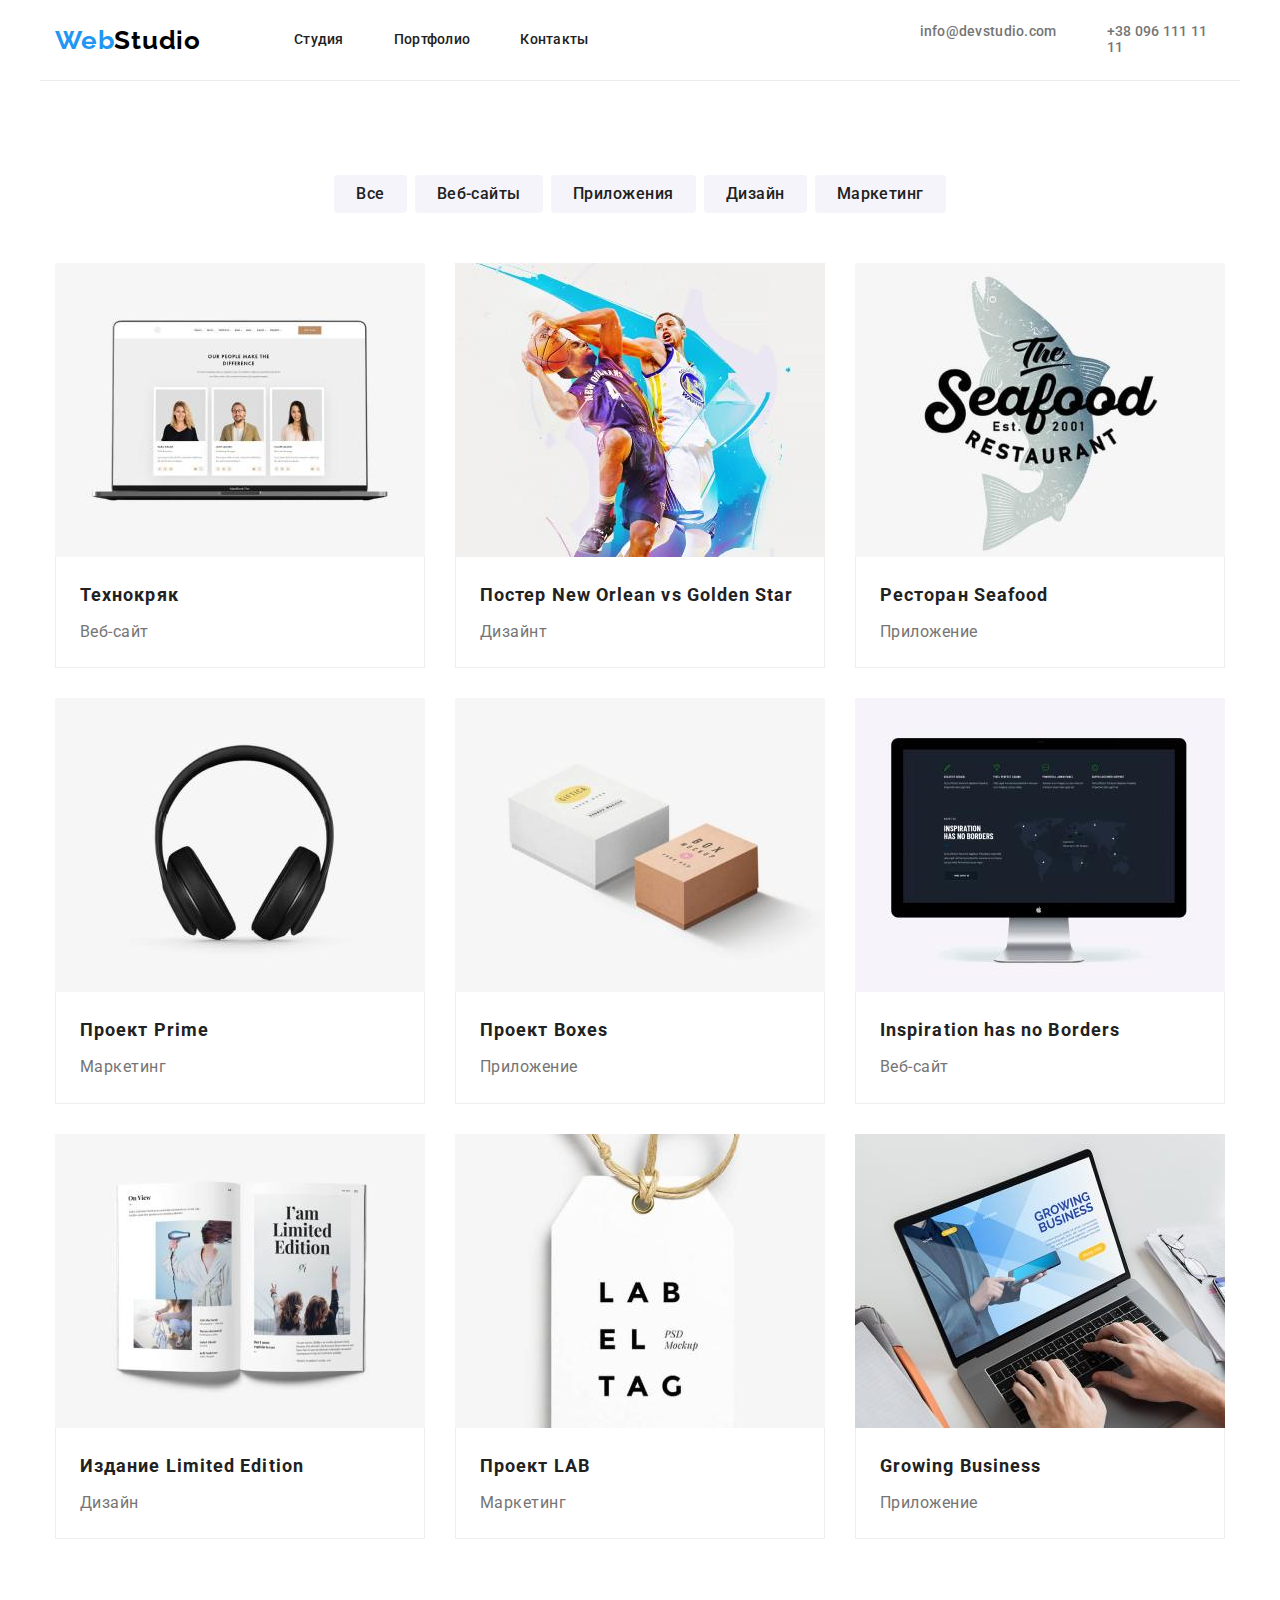
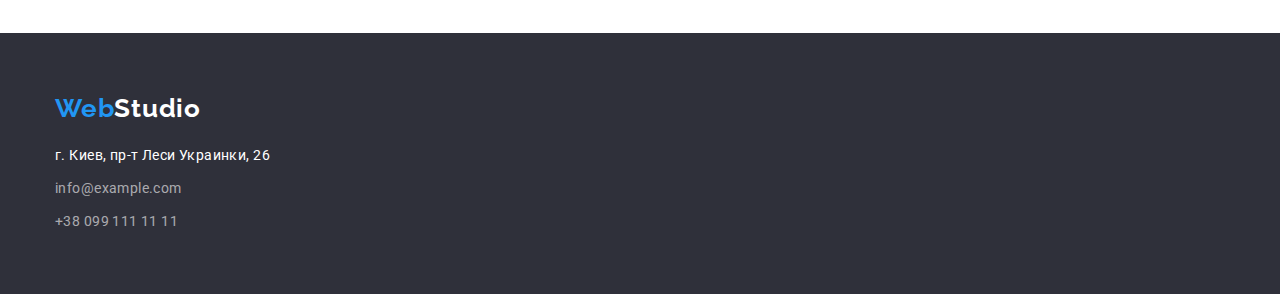
==== portfolio.html @ 265b1097 "start hw 04" ====
<!DOCTYPE html>
<html lang="en">
  <head class="page-header">
    <meta charset="UTF-8" />
    <meta http-equiv="X-UA-Compatible" content="IE=edge" />
    <meta name="viewport" content="width=device-width, initial-scale=1.0" />
    <title>Document</title>
    <link
      href="https://fonts.googleapis.com/css2?family=Raleway:wght@700&family=Roboto:wght@400;500;700;900&display=swap"
      rel="stylesheet"
    />
    <link
      rel="stylesheet"
      href="https://cdnjs.cloudflare.com/ajax/libs/modern-normalize/1.1.0/modern-normalize.min.css"
    />
    <link rel="stylesheet" href="./css/styles.css" />
  </head>
  <body class="page">
    <!--Шапка сайта-->
    <header class="page-header">
      <div class="container main-header">
        <nav class="site-nav list">
          <a href="./index.html" class="logo"
            >Web<span class="logo-header">Studio</span></a
          >
          <ul class="top-list">
            <li class="top-item">
              <a href="./index.html" class="link">Студия</a>
            </li>
            <li class="top-item">
              <a href="./portfolio.html" class="link">Портфолио</a>
            </li>
            <li class="top-item"><a href="" class="link">Контакты</a></li>
          </ul>
        </nav>
        <ul class="bottom-list">
          <li class="bottom-item">
            <a href="mailto:info@devstudio.com" class="link-list"
              >info@devstudio.com</a
            >
          </li>
          <li class="bottom-item">
            <a href="tel:+380961111111" class="link-list">+38 096 111 11 11</a>
          </li>
        </ul>
      </div>
    </header>
    <!--Главный блок-->
    <main>
      <!--Фильтр-->
      <section class="section">
        <div class="container">
          <h1 class="hidden">Фильрт</h1>
          <ul class="filter-list">
            <li class="filter-item">
              <button type="button" class="filter">Все</button>
            </li>
            <li class="filter-item">
              <button type="button" class="filter">Веб-сайты</button>
            </li>
            <li class="filter-item">
              <button type="button" class="filter">Приложения</button>
            </li>
            <li class="filter-item">
              <button type="button" class="filter">Дизайн</button>
            </li>
            <li class="filter-item">
              <button type="button" class="filter">Маркетинг</button>
            </li>
          </ul>
          <ul class="list-examples">
            <li class="examples-item">
              <a class="link-filter" href="">
                <img
                  src="./images/tehnokryak.jpg"
                  alt="открытый ноутбук"
                  width="370"
                />
                <div class="examples-container">
                  <h3 class="examples-title">Технокряк</h3>
                  <p class="examples-text">Веб-сайт</p>
                </div>
              </a>
            </li>
            <li class="examples-item">
              <a class="link-filter" href="">
                <img
                  src="./images/postneworlean.jpg"
                  alt="два баскетболиста в прыжке"
                  width="370"
                />
                <div class="examples-container">
                  <h3 class="examples-title">
                    Постер New Orlean vs Golden Star
                  </h3>
                  <p class="examples-text">Дизайнт</p>
                </div>
              </a>
            </li>
            <li class="examples-item">
              <a class="link-filter" href="">
                <img
                  src="./images/restoran.jpg"
                  alt="логотип - название ресторана на фоне рыбы"
                  width="370"
                />
                <div class="examples-container">
                  <h3 class="examples-title">Ресторан Seafood</h3>
                  <p class="examples-text">Приложение</p>
                </div>
              </a>
            </li>
            <li class="examples-item">
              <a class="link-filter" href="">
                <img
                  src="./images/prime.jpg"
                  alt="черные наушники на белом фоне"
                  width="370"
                />
                <div class="examples-container">
                  <h3 class="examples-title">Проект Prime</h3>
                  <p class="examples-text">Маркетинг</p>
                </div>
              </a>
            </li>
            <li class="examples-item">
              <a class="link-filter" href="">
                <img
                  src="./images/boxes.jpg"
                  alt="две картонніх коробки"
                  width="370"
                />
                <div class="examples-container">
                  <h3 class="examples-title">Проект Boxes</h3>
                  <p class="examples-text">Приложение</p>
                </div>
              </a>
            </li>
            <li class="examples-item">
              <a class="link-filter" href="">
                <img
                  src="./images/inspiration.jpg"
                  alt="монитор с изображением веб-сайта"
                  width="370"
                />
                <div class="examples-container">
                  <h3 class="examples-title">Inspiration has no Borders</h3>
                  <p class="examples-text">Веб-сайт</p>
                </div>
              </a>
            </li>
            <li class="examples-item">
              <a class="link-filter" href="">
                <img
                  src="./images/limited.jpg"
                  alt="открытая книга с картинками"
                  width="370"
                />
                <div class="examples-container">
                  <h3 class="examples-title">Издание Limited Edition</h3>
                  <p class="examples-text">Дизайн</p>
                </div>
              </a>
            </li>
            <li class="examples-item">
              <a class="link-filter" href="">
                <img
                  src="./images/lab.jpg"
                  alt="белый ярлычек с надписью"
                  width="370"
                />
                <div class="examples-container">
                  <h3 class="examples-title">Проект LAB</h3>
                  <p class="examples-text">Маркетинг</p>
                </div>
              </a>
            </li>
            <li class="examples-item">
              <a class="link-filter" href="">
                <img
                  src="./images/growing.jpg"
                  alt="человек работающий за ноутбуком"
                  width="370"
                />
                <div class="examples-container">
                  <h3 class="examples-title">Growing Business</h3>
                  <p class="examples-text">Приложение</p>
                </div>
              </a>
            </li>
          </ul>
        </div>
      </section>
    </main>
    <!--Футер-->
    <footer class="footer">
      <div class="container">
        <a href="./index.html" class="logo-footer"
          >Web<span class="logo-footer-web">Studio</span></a
        >
        <address>
          <ul class="footer-list">
            <li class="footer-item">
              <a
                href="https://goo.gl/maps/xUJWRQRGw1ZZ9FWX8"
                class="footer-maps"
                >г. Киев, пр-т Леси Украинки, 26</a
              >
            </li>
            <li class="footer-item">
              <a href="mailto:info@example.com" class="footer-link"
                >info@example.com</a
              >
            </li>
            <li class="footer-item">
              <a href="tel:+380991111111" class="footer-link"
                >+38 099 111 11 11</a
              >
            </li>
          </ul>
        </address>
      </div>
    </footer>
  </body>
</html>
---- css/styles.css ----
/* цвет основного цвета #2F303A */
/* вторичный цвет #757575 */
/* белый цвет #FFFFFF */

:root {
--primary-text-color:#757575;
--title-text-color:#212121;
--accent-color:#2196F3;
}


.container {
    width: 1200px;
    padding-left: 15px;
    padding-right: 15px;
    margin: 0 auto;
}

h1,
h2,
h3,
h4,
h5,
h6,
ul,
p {
    margin-top: 0px;
    margin-bottom: 0px;
}

img {
    display: block;
    max-width: 100%;
    height: auto;
}

body {
    color: var(--primary-text-color);
    font-family: Roboto, monospace;
    font-style: normal;
}

/* Delet Marker */
ul {
    list-style: none;
}
/* Delet underline */
a {
    text-decoration: none;
}

/* logo */
.logo {
    color: var(--accent-color);
    font-family: Raleway,  monospace;
    font-weight: bold;
    font-size: 26px;
    line-height: 1.19;
    letter-spacing: 0.03em;
    text-decoration: none;
}

.logo-header {
color: #000000;
}

/* Site-nav */

.page-header {
    font-family: Roboto, monospace;
    font-weight: 500;
    font-size: 14px;
    line-height: 1.14;
    letter-spacing: 0.02em;
    color: var(--primary-text-color);
    text-decoration: none;
}

.main-header {
    display: flex;
    align-items: center;
    border-bottom: 1px solid #ECECEC;
}

.site-nav {
    display: flex;
    align-items: center;
}
.site-nav .link {
display: block;
color: #212121;
padding-top: 32px;
padding-bottom: 32px;
}

.bottom-list  {
display: flex;
padding-left: 0;
margin-left: 331px;
}
.bottom-list .bottom-item + .bottom-item {
    margin-left: 50px;
}

.top-list {
    display: flex;
    margin-left: 93px;
    padding-left: 0;
    }

.top-list .top-item {
margin-right: 50px;

}
.top-list .top-item:last-child {
margin-right: 0;
}

.site-nav .link:hover, 
.site-nav .link:focus,
.link-list:hover,
.link-list:focus {
color: #2196F3;
} 

.link-list {
color: var(--primary-text-color);
}

/* Hero */
.hero {
    background-color: #2F303A;
    text-align: center;
    padding-bottom: 200px;
    padding-top: 200px;
}
.hero-title {
    color: #ffffff;
    font-family: Roboto, monospace;
    font-weight: 900;
    font-size: 44px;
    line-height: 1.36;
    letter-spacing: 0.06em;
    margin-bottom: 30px;
    text-transform: uppercase;
    
}

/* Button */
.main-button {
 
background-color: var(--accent-color);    
color: #ffffff;

font-family: Roboto, monospace;
font-weight: 700;
font-size: 16px;
line-height: 1.88;
align-items: center;
text-align: center;
letter-spacing: 0.06em;
min-width: 200px;
min-height: 50px;
cursor: pointer;
padding: 10px 32px;
border-radius: 4px;
border: transparent;
}

/* Delete hidden title */
.hidden {
  display: none;
}

/* Section */
.section {
padding-top: 94px;
padding-bottom: 94px;
}

/* Флекс сетка списка Наши Преимущества */
.hidden-list {
    padding-left: 0;
    display: flex;
}
.hidden-item {
    flex-basis: calc(100% / 4);
    margin-right: 30px;
}
.hidden-item:last-child {
    margin-right: 0;
}

.section-text {
font-size: 14px;
line-height: 1.71;
letter-spacing: 0.03em;
}
.section-title {
    color: var(--title-text-color);
    font-family: Roboto, monospace;
    font-weight: 700;
    font-size: 14px;
    line-height: 1.14;
    letter-spacing: 0.03em;
    margin-bottom: 10px;
}

.block {
    background-color: #F5F4FA;
    color: var(--title-text-color);
}

/* Обнуление падинга между секциями */
.feature {
    padding-top: 0;
}

/* Флекс сетка Чем Мы Занимаемся */
.feature-list {
    display: flex;
    padding-left: 0;
    justify-content: space-between;
}
.feature-item {
    flex-basis: calc(100% / 3);
    margin-right: 30px;
}
.feature-item:last-child {
    margin-right: 0;
}

.feature-title {
    color: var(--title-text-color);
    font-family: Roboto, monospace;
    font-weight: 700;
    font-size: 36px;
    line-height: 1.17;
    text-align: center;
    letter-spacing: 0.03em;
    margin-bottom: 50px;
}

.team-title {
    color: var(--title-text-color);
    font-family: Roboto, monospace;
    font-weight: 700;
    font-size: 36px;
    line-height: 1.17;
    text-align: center;
    letter-spacing: 0.03em;
    margin-bottom: 50px;
}

.block-title {
    color: var(--title-text-color);
    font-family: Roboto, monospace;
    font-weight: 500;
    font-size: 16px;
    line-height: 1.19;
    letter-spacing: 0.03em;
    margin-top: 30px;
    margin-bottom: 10px;
}
.block-text {
    font-family: Roboto, monospace;
    font-size: 16px;
    line-height: 1.19;
    letter-spacing: 0.03em;
    padding-bottom: 30px;
    color: var(--primary-text-color);
}
.border-list {
    display: flex;
    min-width: 1170px;
    padding-left: 0;
}
.border-team {
    flex-basis: calc(100% / 4);
display: inline-block;
box-shadow: 0px 1px 3px rgba(0, 0, 0, 0.12), 0px 1px 1px rgba(0, 0, 0, 0.14), 0px 2px 1px rgba(0, 0, 0, 0.2);
border-radius: 0px 0px 4px 4px;
width: 270px;
margin-right: 30px;

text-align: center;
}
.border-team:last-child {
    margin-right: 0;
}


/* Foter */
.footer {
    background-color: #2F303A;
    padding-top: 60px;
    padding-bottom: 60px;
}
.footer-link {
    color: rgba(255, 255, 255, 0.6);
    font-family: Roboto;
    font-style: normal;
    font-size: 14px;
    line-height: 1.71;
    letter-spacing: 0.03em;
    
}

.footer-item {
    margin-bottom: 9px;
}
.footer-item:last-child {
    margin-bottom: 0;
}
.footer-list {
    padding-left: 0;
}

.footer-maps {
    display: inline-block;
    color: #ffffff;
    font-family: Roboto, monospace;
    font-style: normal;
    font-size: 14px;
    line-height: 1.71;
    letter-spacing: 0.03em;
    text-decoration: none;
}
.footer-maps:hover,
.footer-maps:focus,
.footer-link:focus,
.footer-link:hover {
    color: var(--accent-color);
}
.logo-footer{
    display: inline-block;
    color: var(--accent-color);
    font-family: Raleway,  monospace;
    font-weight: bold;
    font-size: 26px;
    line-height: 1.19;
    letter-spacing: 0.03em;
    text-decoration: none;
    margin-bottom: 20px;
}
.logo-footer-web {
    color: #ffffff;
}


/* ПОРТФОЛИО */

}
/* Фильтр */
.filter-list {}
.filter-list {
    display: flex;
    padding-left: 0;
    justify-content: center;
    margin-bottom: 50px;
}

.filter-item {
    margin-right: 8px;
}
.filter-item:last-child {
    margin-right: 0;
}

.filter {
    background-color: #F5F4FA;
    color: var(--title-text-color);
    font-weight: 500;
    font-size: 16px;
    line-height: 1.62;
    text-align: center;
    letter-spacing: 0.03em;
    cursor: pointer;
    border-radius: 4px;
    border: none;
    padding: 6px 22px;
}
.filter:hover,
.filter:focus {
    color: #ffffff;
    background-color: var(--accent-color);
    box-shadow: 0px 3px 1px rgba(0, 0, 0, 0.1), 0px 1px 2px rgba(0, 0, 0, 0.08), 0px 2px 2px rgba(0, 0, 0, 0.12);
}



/* Примеры работ */
.list-examples {
    display: flex;
    padding-left: 0;
    flex-wrap: wrap;
    margin-right: -30px;
    margin-bottom: -30px;
}
.examples-item {
    flex-basis: calc(100% / 3 - 30px);
    margin-right: 30px;
    margin-bottom: 30px;
}
.examples-title {
font-family: Roboto;
font-style: normal;
font-weight: bold;
font-size: 18px;
line-height: 36px;
letter-spacing: 0.06em;
}
.examples-text {
font-family: Roboto;
font-size: 16px;
line-height: 1.9;
letter-spacing: 0.03em;
color: var(--primary-text-color);
margin-top: 4px;
}
.link-filter {
    display: block;
}
.examples-container {
    padding: 20px 24px;
    border: 1px solid #EEEEEE;
    box-sizing: border-box;
    color: var(--title-text-color);
    border-top: none;
}
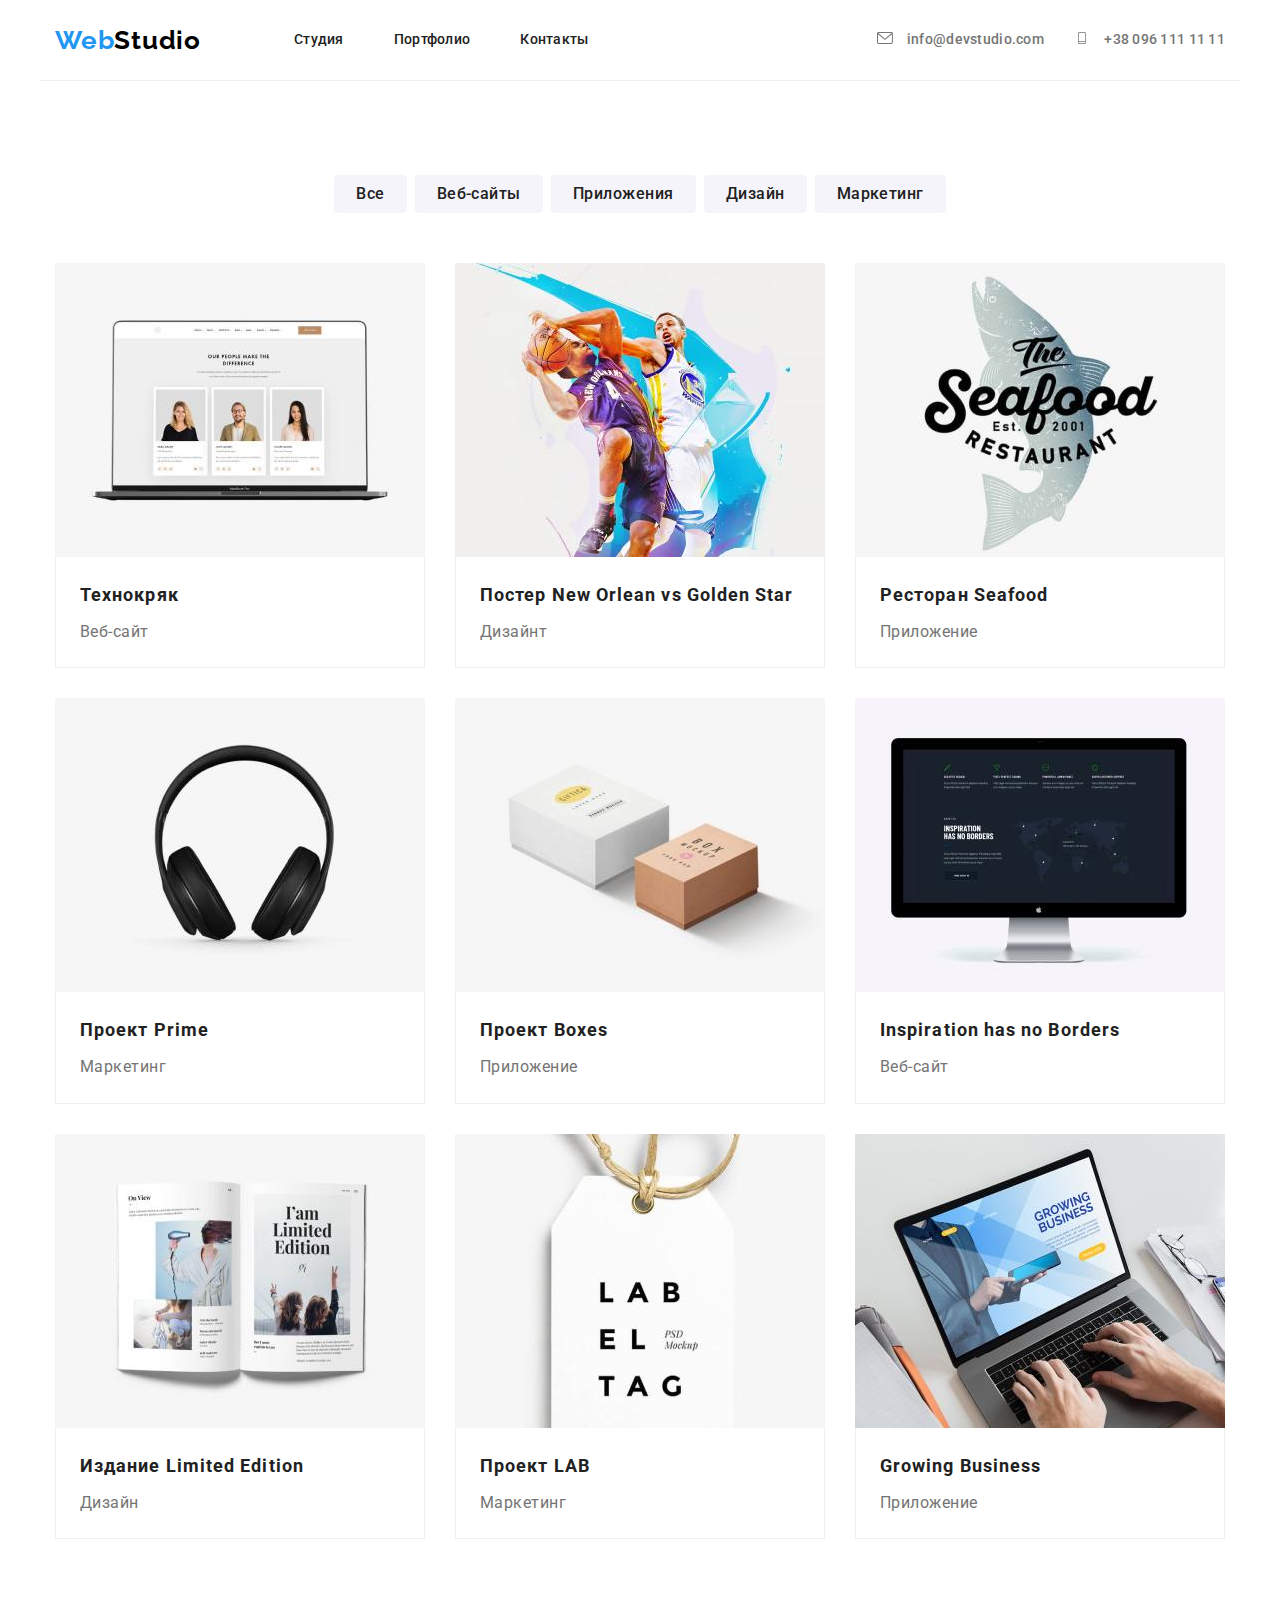
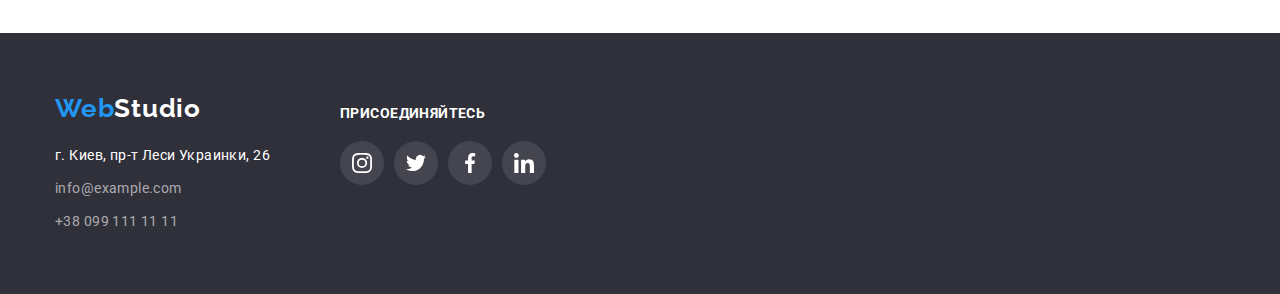
==== commit 452b3af4: "HW 04 Finish" ====
--- a/portfolio.html
+++ b/portfolio.html
@@ -35,12 +35,20 @@
         </nav>
         <ul class="bottom-list">
           <li class="bottom-item">
-            <a href="mailto:info@devstudio.com" class="link-list"
-              >info@devstudio.com</a
+            <a href="mailto:info@devstudio.com" class="link-list">
+              <svg class="email-icom">
+                <use href="./images/icons.svg#icon-emeil"></use>
+              </svg>
+              info@devstudio.com</a
             >
           </li>
           <li class="bottom-item">
-            <a href="tel:+380961111111" class="link-list">+38 096 111 11 11</a>
+            <a href="tel:+380961111111" class="link-list">
+              <svg class="email-icom">
+                <use href="./images/icons.svg#icon-tel"></use>
+              </svg>
+              +38 096 111 11 11</a
+            >
           </li>
         </ul>
       </div>
@@ -194,31 +202,66 @@
     </main>
     <!--Футер-->
     <footer class="footer">
-      <div class="container">
-        <a href="./index.html" class="logo-footer"
-          >Web<span class="logo-footer-web">Studio</span></a
-        >
-        <address>
-          <ul class="footer-list">
-            <li class="footer-item">
-              <a
-                href="https://goo.gl/maps/xUJWRQRGw1ZZ9FWX8"
-                class="footer-maps"
-                >г. Киев, пр-т Леси Украинки, 26</a
-              >
-            </li>
-            <li class="footer-item">
-              <a href="mailto:info@example.com" class="footer-link"
-                >info@example.com</a
-              >
-            </li>
-            <li class="footer-item">
-              <a href="tel:+380991111111" class="footer-link"
-                >+38 099 111 11 11</a
-              >
-            </li>
-          </ul>
-        </address>
+      <div class="container footer-container">
+        <div>
+          <a href="./index.html" class="logo-footer"
+            >Web<span class="logo-footer-web">Studio</span></a
+          >
+          <address>
+            <ul class="footer-list">
+              <li class="footer-item">
+                <a
+                  href="https://goo.gl/maps/xUJWRQRGw1ZZ9FWX8"
+                  class="footer-maps"
+                  >г. Киев, пр-т Леси Украинки, 26</a
+                >
+              </li>
+              <li class="footer-item">
+                <a href="mailto:info@example.com" class="footer-link"
+                  >info@example.com</a
+                >
+              </li>
+              <li class="footer-item">
+                <a href="tel:+380991111111" class="footer-link"
+                  >+38 099 111 11 11</a
+                >
+              </li>
+            </ul>
+          </address>
+        </div>
+        <div class="join">
+          <h3 class="join-title">присоединяйтесь</h3>
+          <ul class="join-list">
+            <li class="item-join">
+              <a href="/">
+                <svg width="20px" height="20px" class="icon-join">
+                  <use href="./images/icons.svg#icon-insta"></use>
+                </svg>
+              </a>
+            </li>
+            <li class="item-join">
+              <a href="/">
+                <svg width="20px" height="20px" class="icon-join">
+                  <use href="./images/icons.svg#icon-twit"></use>
+                </svg>
+              </a>
+            </li>
+            <li class="item-join">
+              <a href="/">
+                <svg width="20px" height="20px" class="icon-join">
+                  <use href="./images/icons.svg#icon-facebook"></use>
+                </svg>
+              </a>
+            </li>
+            <li class="item-join">
+              <a href="/">
+                <svg width="20px" height="20px" class="icon-join">
+                  <use href="./images/icons.svg#icon-linkedin"></use>
+                </svg>
+              </a>
+            </li>
+          </ul>
+        </div>
       </div>
     </footer>
   </body>
--- a/css/styles.css
+++ b/css/styles.css
@@ -6,6 +6,8 @@
 --primary-text-color:#757575;
 --title-text-color:#212121;
 --accent-color:#2196F3;
+--icon-color:#AFB1B8;
+
 }
 
 
@@ -96,10 +98,10 @@
 .bottom-list  {
 display: flex;
 padding-left: 0;
-margin-left: 331px;
+margin-left: auto;
 }
 .bottom-list .bottom-item + .bottom-item {
-    margin-left: 50px;
+    margin-left: 30px;
 }
 
 .top-list {
@@ -119,12 +121,21 @@
 .site-nav .link:hover, 
 .site-nav .link:focus,
 .link-list:hover,
-.link-list:focus {
+.link-list:focus
+
+ {
 color: #2196F3;
 } 
 
 .link-list {
 color: var(--primary-text-color);
+}
+
+.email-icom {
+    width: 16px;
+    height: 12px;
+    margin-right: 11px;
+    fill: currentColor;
 }
 
 /* Hero */
@@ -133,7 +144,15 @@
     text-align: center;
     padding-bottom: 200px;
     padding-top: 200px;
-}
+    max-width: 1600px;
+    margin-left: auto;
+    margin-right: auto;
+    background-image: linear-gradient( to right, rgba(47, 48, 58, 0.4), rgba(47, 48, 58, 0.4)), 
+    url(../images/heroesoptimiz.jpg);
+    background-repeat: no-repeat;
+    background-position: center;
+}
+
 .hero-title {
     color: #ffffff;
     font-family: Roboto, monospace;
@@ -143,7 +162,6 @@
     letter-spacing: 0.06em;
     margin-bottom: 30px;
     text-transform: uppercase;
-    
 }
 
 /* Button */
@@ -190,6 +208,17 @@
 .hidden-item:last-child {
     margin-right: 0;
 }
+.hidden-block {
+    padding: 25px 100px;
+    background-color: #F5F4FA;
+    border-radius: 4px;
+    margin-bottom: 30px;
+}
+.hidden-icon {
+    width: 70px;
+    height: 70px;
+}
+
 
 .section-text {
 font-size: 14px;
@@ -267,9 +296,41 @@
     font-size: 16px;
     line-height: 1.19;
     letter-spacing: 0.03em;
-    padding-bottom: 30px;
+    margin-bottom: 16px;
     color: var(--primary-text-color);
 }
+
+.list-network {
+    display: flex;
+    justify-content: center;
+    margin-bottom: 30px;
+    padding-left: 0;
+}
+.network a {
+    color: var(--icon-color);
+    display: flex;
+    width: 44px;
+    height: 44px;
+    justify-content: center;
+    align-items: center;
+    border-radius: 50%;
+}
+.icon-network {
+    fill: currentColor;
+}
+.network a:hover,
+.network a:focus {
+    color: #ffffff;
+    background-color: var(--accent-color);
+}
+.network {
+    margin-right: 10px;
+    cursor: pointer;
+}
+.network:last-child {
+    margin-right: 0;
+}
+
 .border-list {
     display: flex;
     min-width: 1170px;
@@ -282,11 +343,55 @@
 border-radius: 0px 0px 4px 4px;
 width: 270px;
 margin-right: 30px;
-
+background-color: white;
 text-align: center;
 }
 .border-team:last-child {
     margin-right: 0;
+}
+
+/* Секция "Постоянные клиенты" */
+.clients {
+    display: flex;
+    justify-content: center;
+}
+.list {
+    padding: 0;
+    margin: 0;
+    list-style: none;
+}
+.clients-title {
+    font-weight: bold;
+    font-size: 36px;
+    line-height: 1.17;
+    text-align: center;
+    color: var(--title-text-color);
+    letter-spacing: 0.03em;
+    margin-bottom: 50px;
+}
+.link-clients {
+    display: flex;
+    width: 170px;
+    height: 92px;
+    justify-content: center;
+    align-items: center;
+    border: 1px solid var(--icon-color);
+    border-radius: 4px;
+    color: var(--icon-color);
+}
+.link-clients:hover,
+.link-clients:focus {
+    color: var(--accent-color);
+    border-color: var(--accent-color);
+}
+.item-clients {
+    margin-right: 30px;
+}
+.item-clients:last-child {
+    margin-right: 0;
+}
+.icon-clients {
+    fill: currentColor;
 }
 
 
@@ -348,6 +453,56 @@
 }
 
 
+
+
+/* Футер "Присоединяйтесь" */
+.footer-container {
+    display: flex;
+}
+.join-title {
+    color: #ffffff;
+    font-weight: bold;
+    font-size: 14px;
+    line-height: 16px;
+    letter-spacing: 0.03em;
+    text-transform: uppercase;
+    margin-bottom: 20px;
+}
+.join-list {
+    display: flex;
+    justify-content: center;
+    padding-left: 0;
+    list-style: none;
+}
+.join {
+    margin-left: 70px;
+    margin-top: 12px;
+}
+.item-join a {
+    color: #ffffff;
+    display: flex;
+    width: 44px;
+    height: 44px;
+    border-radius: 50%;
+    justify-content: center;
+    align-items: center;
+    background-color: rgba(255, 255, 255, 0.1);
+}
+.item-join a:hover,
+.item-join a:focus {
+    background-color: var(--accent-color);
+}
+.item-join {
+    margin-right: 10px;
+}
+.item-join:last-child {
+    margin-right: 0;
+} 
+.join a svg {
+    fill: currentColor;
+}
+
+
 /* ПОРТФОЛИО */
 
 }
@@ -421,10 +576,15 @@
 .link-filter {
     display: block;
 }
+.link-filter:hover,
+.link-filter:focus {
+    box-shadow: 0px 1px 1px rgba(0, 0, 0, 0.12), 0px 4px 4px rgba(0, 0, 0, 0.06), 1px 4px 6px rgba(0, 0, 0, 0.16);
+}
 .examples-container {
     padding: 20px 24px;
     border: 1px solid #EEEEEE;
     box-sizing: border-box;
     color: var(--title-text-color);
     border-top: none;
-}+}
+
